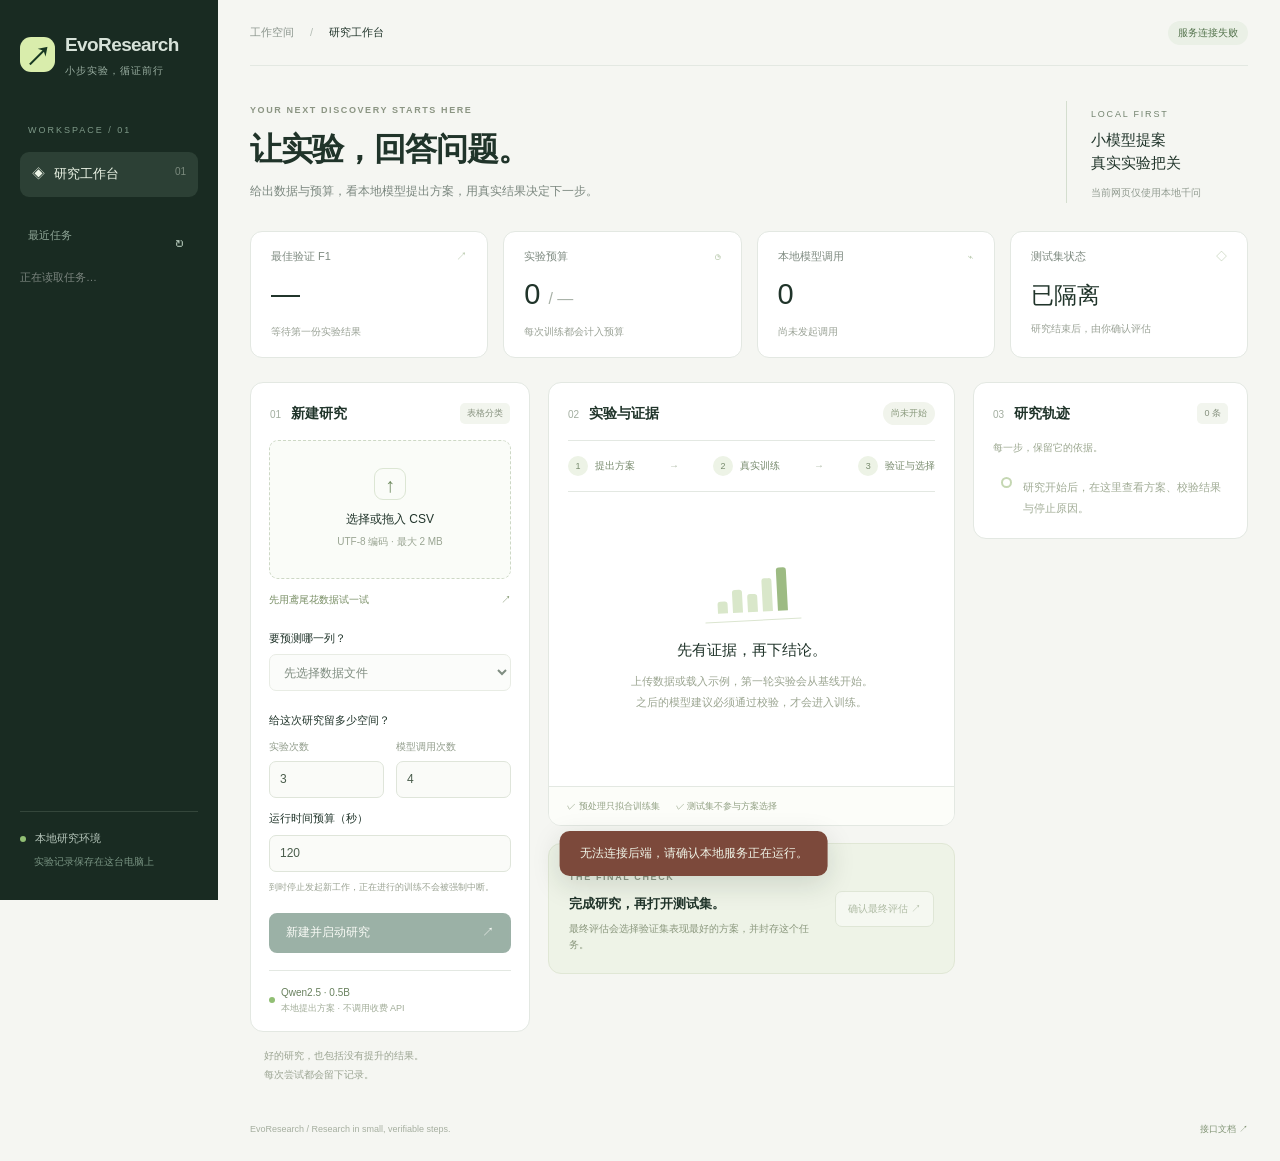
==== static/index.html @ 09fca99d "Initial import: EvoResearch research workbench - executor: CSV classification, fixed stratified 60/2" ====
<!doctype html>
<html lang="zh-CN">
<head><meta charset="utf-8"><meta name="viewport" content="width=device-width,initial-scale=1"><title>EvoResearch · 研究工作台</title><link rel="stylesheet" href="/static/style.css"><script src="/static/app.js" defer></script></head>
<body>
<aside class="sidebar">
  <a class="brand" href="/"><span class="brand-mark">↗</span><span>EvoResearch<small>小步实验，循证前行</small></span></a>
  <div class="workspace-label">WORKSPACE / 01</div>
  <a class="nav active" href="/">◈ <span>研究工作台</span><span class="nav-count">01</span></a>
  <div class="sidebar-heading">最近任务 <button id="refresh-tasks" aria-label="刷新任务">↻</button></div>
  <div id="task-list" class="task-list"><p class="muted">正在读取任务…</p></div>
  <div class="sidebar-footer"><span class="status-dot"></span> 本地研究环境<small>实验记录保存在这台电脑上</small></div>
</aside>
<main>
  <header class="topbar"><div><span class="breadcrumb">工作空间</span><span class="slash">/</span>研究工作台</div><span id="connection" class="connection">连接中…</span></header>
  <section class="intro"><div><div class="eyebrow">YOUR NEXT DISCOVERY STARTS HERE</div><h1>让实验，回答问题。</h1><p>给出数据与预算，看本地模型提出方案，用真实结果决定下一步。</p></div><div class="intro-note"><span>LOCAL FIRST</span><strong>小模型提案<br>真实实验把关</strong><small>当前网页仅使用本地千问</small></div></section>
  <section class="metrics" aria-label="研究概况">
    <article><span class="metric-label">最佳验证 F1 <span>↗</span></span><strong id="best-score">—</strong><small id="best-model">等待第一份实验结果</small></article>
    <article><span class="metric-label">实验预算 <span>◷</span></span><strong id="experiment-count">0 <em>/ —</em></strong><small>每次训练都会计入预算</small></article>
    <article><span class="metric-label">本地模型调用 <span>⌁</span></span><strong id="model-calls">0</strong><small id="token-count">尚未发起调用</small></article>
    <article class="test-metric"><span class="metric-label">测试集状态 <span>◇</span></span><strong id="test-state">已隔离</strong><small id="test-detail">研究结束后，由你确认评估</small></article>
  </section>
  <section class="work-grid">
    <div class="input-column"><section class="card setup"><div class="card-heading"><h2><span class="step-number">01</span>新建研究</h2><span class="tiny-tag">表格分类</span></div>
      <label id="drop-zone" class="drop-zone" for="csv-file"><span class="upload-icon">↑</span><strong id="file-name">选择或拖入 CSV</strong><small id="file-info">UTF-8 编码 · 最大 2 MB</small><input id="csv-file" type="file" accept=".csv,text/csv"></label>
      <button id="use-demo" class="demo-button" type="button">先用鸢尾花数据试一试 <span>↗</span></button>
      <form id="research-form"><label class="field-label" for="target-column">要预测哪一列？</label><select id="target-column" required disabled><option value="">先选择数据文件</option></select>
      <div class="budget-heading">给这次研究留多少空间？</div>
      <div class="two-fields"><label>实验次数<input id="max-experiments" type="number" value="3" min="1" max="20" required></label><label>模型调用次数<input id="max-calls" type="number" value="4" min="0" max="10" required></label></div>
      <label class="field-label" for="max-seconds">运行时间预算（秒）</label><input id="max-seconds" type="number" min="5" max="600" value="120" required>
      <p class="field-hint">到时停止发起新工作，正在进行的训练不会被强制中断。</p>
      <button id="start-research" class="primary" disabled type="submit">新建并启动研究 <span>↗</span></button></form>
      <div class="local-note"><span class="status-dot"></span><div>Qwen2.5 · 0.5B<small>本地提出方案 · 不调用收费 API</small></div></div>
    </section><div class="quiet-note">好的研究，也包括没有提升的结果。<br>每次尝试都会留下记录。</div></div>
    <div class="results-column"><section class="card results"><div class="card-heading"><h2><span class="step-number">02</span>实验与证据</h2><span id="run-status" class="badge">尚未开始</span></div>
      <div class="research-flow"><span><i>1</i> 提出方案</span><b>→</b><span><i>2</i> 真实训练</span><b>→</b><span><i>3</i> 验证与选择</span></div>
      <section id="risk-panel" class="risk-panel" hidden><h3 id="risk-title">数据风险审核</h3><p id="risk-summary"></p><div id="risk-findings"></div><button id="save-review" class="secondary" type="button">保存明确的处理决定</button></section>
      <div id="existing-task-controls" class="existing-task-controls" hidden><p id="existing-task-hint"></p><button id="start-existing" class="secondary" type="button">启动此任务研究 ↗</button></div>
      <div id="empty-results" class="empty-state"><div class="empty-graphic"><span></span><span></span><span></span><span></span><span></span></div><h3>先有证据，再下结论。</h3><p>上传数据或载入示例，第一轮实验会从基线开始。<br>之后的模型建议必须通过校验，才会进入训练。</p></div>
      <div id="results-content" hidden><p id="task-caption" class="task-caption"></p><div class="table-scroll"><table><thead><tr><th>实验 / 模型</th><th>验证 F1</th><th>耗时</th><th>结果</th></tr></thead><tbody id="experiment-rows"></tbody></table></div><div id="research-outcome" class="outcome"></div></div>
      <div class="evidence-footer"><span>✓ 预处理只拟合训练集</span><span>✓ 测试集不参与方案选择</span></div>
    </section>
    <section class="card final-card"><div><span class="eyebrow">THE FINAL CHECK</span><h2>完成研究，再打开测试集。</h2><p id="final-explanation">最终评估会选择验证集表现最好的方案，并封存这个任务。</p></div><button id="finalize" class="secondary" disabled>确认最终评估 ↗</button></section>
    </div>
    <section class="card timeline-card"><div class="card-heading"><h2><span class="step-number">03</span>研究轨迹</h2><span id="event-count" class="tiny-tag">0 条</span></div><p class="timeline-intro">每一步，保留它的依据。</p><ol id="timeline" class="timeline"><li class="timeline-empty">研究开始后，在这里查看方案、校验结果与停止原因。</li></ol></section>
  </section><footer class="page-footer"><span>EvoResearch / Research in small, verifiable steps.</span><a href="/docs" target="_blank" rel="noopener">接口文档 ↗</a></footer>
</main>
<div id="toast" class="toast" role="status" aria-live="polite" hidden></div>
<dialog id="final-dialog"><div class="dialog-label">最后一次检查</div><h2>准备封存这次研究吗？</h2><p>将评估验证集上最好的方案。完成后，这个任务不能继续实验，也不能重复评估测试集。</p><div class="dialog-actions"><button id="cancel-final" class="secondary">继续研究</button><button id="confirm-final" class="primary">评估并封存</button></div></dialog>
</body></html>
---- static/style.css ----
:root{--ink:#20342a;--muted:#7a847e;--line:#e3e8e2;--paper:#f5f6f2;--green:#24533c;--lime:#d9edac;--white:#fff;--sans:"Segoe UI","Microsoft YaHei",sans-serif}*{box-sizing:border-box}body{margin:0;color:var(--ink);background:var(--paper);font:14px/1.6 var(--sans)}button,input,select{font:inherit}button,a,input,select{outline-offset:4px}button{cursor:pointer}button:disabled{opacity:.45;cursor:not-allowed}a{color:inherit;text-decoration:none}.sidebar{width:218px;position:fixed;inset:0 auto 0 0;background:#192b22;color:#d7e2d9;padding:30px 20px;display:flex;flex-direction:column}.brand{display:flex;gap:10px;align-items:center;font-size:19px;font-weight:650;letter-spacing:-.6px}.brand-mark{display:grid;place-items:center;background:var(--lime);color:#173722;border-radius:11px;width:35px;height:35px;font-size:26px}.brand small{display:block;font-size:10px;letter-spacing:1px;font-weight:400;color:#9aafa2;margin-top:3px}.workspace-label{font-size:9px;letter-spacing:2px;color:#7e9988;margin:44px 8px 14px}.nav{padding:12px;border-radius:9px;display:flex;gap:9px;font-size:13px}.nav.active{background:#2c4035;color:#eef6e8}.nav-count{margin-left:auto;opacity:.4;font-size:10px}.sidebar-heading{margin:30px 8px 12px;display:flex;justify-content:space-between;font-size:11px;color:#8fa697}.sidebar-heading button{background:none;border:0;color:#b4c8ba;font-size:18px}.task-list{overflow:auto;flex:1}.task-item{display:block;width:100%;text-align:left;background:none;border:1px solid transparent;border-radius:8px;color:#b3c5b9;padding:10px 12px;margin-bottom:5px}.task-item.selected{background:#263c2e;border-color:#45634b;color:#e2edda}.task-item strong{font-size:12px;font-weight:500;display:block}.task-item small{font-size:10px;color:#8ca594}.sidebar-footer{font-size:11px;border-top:1px solid #34463b;padding-top:18px;color:#b6c6bb}.sidebar-footer small{display:block;font-size:10px;margin:6px 0 0 14px;color:#789382}.status-dot{display:inline-block;width:6px;height:6px;background:#91bf74;border-radius:50%;margin-right:6px}.muted{color:var(--muted);font-size:11px}main{margin-left:218px;padding:0 32px;max-width:1900px}.topbar{height:66px;display:flex;align-items:center;justify-content:space-between;border-bottom:1px solid var(--line);font-size:11px}.breadcrumb{color:#8b958d}.slash{margin:0 16px;color:#b4bdb5}.connection{background:#eaf0e6;color:#55744e;padding:4px 10px;border-radius:20px;font-size:10px}.intro{display:flex;justify-content:space-between;align-items:center;padding:35px 0 28px}.eyebrow{font-size:9px;letter-spacing:1.6px;color:#8b9583;font-weight:600}h1{font-size:32px;letter-spacing:-1px;font-weight:600;margin:7px 0 6px}p{margin:0}.intro p{color:#7b877f;font-size:12px}.intro-note{border-left:1px solid #d4decf;padding-left:24px;min-width:182px}.intro-note>span{font-size:9px;letter-spacing:1.8px;color:#73836f}.intro-note strong{display:block;font-size:15px;font-weight:500;line-height:1.5;margin:6px 0}.intro-note small{font-size:10px;color:#919b90}.metrics{display:grid;grid-template-columns:repeat(4,1fr);gap:15px;margin-bottom:24px}.metrics article{background:white;border:1px solid var(--line);border-radius:12px;padding:16px 20px}.metric-label{font-size:11px;color:#7e8a80;display:flex;justify-content:space-between}.metric-label>span{color:#b3c5a6}.metrics strong{display:block;font-size:29px;font-weight:500;line-height:1.4;margin:9px 0 4px;font-variant-numeric:tabular-nums}.metrics em{font-size:16px;color:#a8b1a7;font-style:normal;font-weight:400}.metrics small{font-size:10px;color:#9aa296}.test-metric strong{font-size:23px;margin-top:14px}.work-grid{display:grid;grid-template-columns:280px minmax(340px,1fr) 275px;gap:18px;align-items:start}.card{border:1px solid var(--line);border-radius:13px;background:white;overflow:hidden}.card-heading{display:flex;justify-content:space-between;align-items:center;gap:8px;padding:19px 19px 15px}h2{font-size:14px;font-weight:600;margin:0}.step-number{font-size:10px;color:#a3aea0;margin-right:10px;font-weight:400}.tiny-tag{background:#f2f5ee;color:#86917e;padding:3px 7px;border-radius:5px;font-size:9px;white-space:nowrap}.setup{padding-bottom:16px}.drop-zone{margin:0 18px;min-height:139px;border:1px dashed #cdd8c5;border-radius:9px;background:#fafcf8;display:flex;align-items:center;justify-content:center;flex-direction:column;cursor:pointer;padding:15px;text-align:center}.drop-zone.dragging{background:#eaf4dd;border-color:#527e42}.upload-icon{width:32px;height:32px;border:1px solid #dce6d4;color:#6e8a5e;font-size:20px;display:grid;place-items:center;border-radius:9px;margin-bottom:10px}.drop-zone strong{font-size:12px;font-weight:500;word-break:break-all}.drop-zone small{font-size:10px;color:#9aa593;margin-top:5px}.drop-zone input{position:absolute;width:1px;height:1px;opacity:0}.drop-zone:focus-within{outline:2px solid #517c42}.demo-button{display:flex;justify-content:space-between;border:0;background:none;color:#778d63;font-size:10px;width:calc(100% - 36px);margin:9px 18px 18px;padding:4px 0}form{padding:0 18px}.field-label{display:block;font-size:11px;font-weight:500;margin:12px 0 7px}select,input[type=number]{background:#fafbf8;border:1px solid #dfe5da;border-radius:7px;height:37px;width:100%;color:#4a5d4c;padding:0 10px;font-size:12px}.budget-heading{font-size:11px;font-weight:500;margin:21px 0 9px}.two-fields{display:grid;grid-template-columns:1fr 1fr;gap:12px}.two-fields label{font-size:10px;color:#929d8c}.two-fields input{margin-top:6px}.field-hint{color:#9ba393;font-size:9px;line-height:1.7;margin:8px 0 18px}.primary{display:flex;align-items:center;justify-content:center;gap:18px;border:0;border-radius:8px;background:var(--green);color:#f4f9ee;min-height:40px;padding:10px 17px;font-size:12px}form .primary{width:100%;justify-content:space-between}.primary:hover:not(:disabled){background:#183f2c}.local-note{margin:17px 18px 0;padding-top:14px;border-top:1px solid var(--line);font-size:10px;display:flex;align-items:center;color:#69815e}.local-note small{display:block;font-size:9px;color:#a2ad99}.quiet-note{color:#9ba492;font-size:10px;line-height:1.9;padding:14px 14px}.badge{padding:4px 8px;border-radius:20px;background:#f1f4ec;color:#87977a;font-size:9px}.badge.running{background:#e7f1d9;color:#58773c}.badge.warning{background:#fff3d8;color:#98713c}.research-flow{margin:0 19px;display:flex;align-items:center;justify-content:space-between;padding:15px 0;border-top:1px solid var(--line);border-bottom:1px solid var(--line);font-size:10px;color:#788b6e}.research-flow i{display:inline-grid;place-items:center;width:20px;height:20px;background:#edf3e6;border-radius:50%;font-size:9px;font-style:normal;margin-right:4px}.research-flow b{font-weight:400;color:#b2beaa}.empty-state{min-height:294px;display:flex;align-items:center;justify-content:center;flex-direction:column;text-align:center;padding:28px 20px}.empty-state h3{font-size:15px;font-weight:500;margin:17px 0 9px}.empty-state p{font-size:11px;line-height:1.9;color:#9ba591}.empty-graphic{display:flex;gap:5px;height:56px;align-items:end;padding:8px 0;border-bottom:1px solid #dbe5d0;width:96px;justify-content:center;transform:rotate(-3deg)}.empty-graphic span{display:block;width:10px;background:#d9e7ca;border-radius:3px 3px 0 0}.empty-graphic span:nth-child(1){height:12px}.empty-graphic span:nth-child(2){height:23px}.empty-graphic span:nth-child(3){height:18px}.empty-graphic span:nth-child(4){height:33px}.empty-graphic span:nth-child(5){height:43px;background:#9dbb83}.evidence-footer{display:flex;gap:16px;padding:12px 18px;border-top:1px solid var(--line);color:#91a083;font-size:9px;background:#fcfdf9}.task-caption{font-size:10px;color:#97a18d;margin:17px 19px}.table-scroll{overflow:auto;padding:0 18px}table{width:100%;border-collapse:collapse;white-space:nowrap;text-align:left}th{font-size:9px;color:#99a48f;font-weight:400;padding:9px 5px;border-bottom:1px solid var(--line)}td{font-size:11px;padding:15px 5px;border-bottom:1px solid #edf0e8}td strong{display:block;font-size:11px;font-weight:500}td small{font-size:9px;color:#98a38f}td.score{font-size:17px;font-variant-numeric:tabular-nums}.row-best{color:#608149;background:#f4f8ec;font-size:9px;border-radius:4px;padding:3px 5px}.row-status{font-size:9px;color:#8d9d80}.outcome{padding:18px;color:#6d7e61;font-size:11px;min-height:72px;line-height:1.8}.final-card{margin-top:17px;padding:20px;display:flex;align-items:center;gap:18px;justify-content:space-between;background:#eef3e7;border-color:#e0e7d5}.final-card h2{font-size:13px;margin:7px 0}.final-card p{font-size:10px;color:#8b987e;max-width:310px}.secondary{border:1px solid #cdd7c2;background:#fff;color:#657b55;border-radius:7px;padding:9px 12px;font-size:10px;white-space:nowrap}.timeline-intro{font-size:10px;color:#9aa68e;padding:0 19px 16px}.timeline{list-style:none;padding:0 18px 15px 30px;margin:0;max-height:560px;overflow:auto}.timeline li{border-left:1px solid #e1e9d9;padding:0 0 23px 18px;position:relative;line-height:1.7}.timeline li:before{content:"";position:absolute;left:-4px;top:5px;width:7px;height:7px;border:2px solid #c5d7b3;border-radius:50%;background:#fff}.timeline li:last-child{border-color:transparent;padding-bottom:4px}.timeline strong{font-size:11px;font-weight:500;display:block}.timeline small{font-size:9px;color:#8fa17f}.timeline p{font-size:10px;color:#91a083;margin-top:5px;overflow-wrap:anywhere}.timeline .timeline-empty{font-size:11px;color:#a1ac96;line-height:1.9;padding-top:5px}.page-footer{display:flex;justify-content:space-between;padding:24px 0;font-size:9px;color:#a6afa0}.page-footer a{color:#819475}.toast{position:fixed;bottom:24px;left:50%;transform:translateX(-30%);background:#243c2d;color:#f1f6e9;box-shadow:0 8px 28px #16281c26;padding:13px 20px;border-radius:10px;max-width:520px;font-size:12px;z-index:10}.toast.error{background:#7c493b}dialog{border:1px solid var(--line);border-radius:16px;padding:28px;width:min(440px,90vw);color:var(--ink);box-shadow:0 24px 100px #18281f30}dialog::backdrop{background:#14251b55}dialog h2{font-size:20px;margin:10px 0}dialog p{font-size:12px;color:#849078;line-height:1.9}.dialog-label{font-size:10px;color:#8aa076;letter-spacing:2px}.dialog-actions{display:flex;justify-content:flex-end;gap:10px;margin-top:24px}.dialog-actions .primary{font-size:11px;min-height:36px}@media(min-width:1550px){.work-grid{grid-template-columns:300px minmax(450px,1fr) 300px}main{padding:0 42px}.intro{padding-top:40px}}@media(max-width:1220px){.sidebar{width:185px;padding-left:14px;padding-right:14px}.brand{font-size:16px}main{margin-left:185px;padding:0 22px}.work-grid{grid-template-columns:260px minmax(330px,1fr)}.timeline-card{grid-column:2}.timeline{max-height:280px}.intro-note{display:none}.metrics{gap:10px}.metrics article{padding:14px}.evidence-footer{gap:10px}}@media(max-width:850px){.sidebar{position:static;width:100%;height:auto;flex-direction:row;align-items:center;justify-content:space-between;padding:16px 20px}.sidebar .workspace-label,.sidebar .nav,.sidebar-heading,.task-list,.sidebar-footer{display:none}main{margin:0;padding:0 18px}.topbar{height:50px}.intro{padding:25px 0}h1{font-size:27px}.metrics{grid-template-columns:repeat(2,1fr)}.work-grid{grid-template-columns:1fr}.input-column,.results-column,.timeline-card{grid-column:1}.quiet-note{display:none}.setup{padding-bottom:18px}.drop-zone{min-height:110px}.timeline{max-height:350px}.final-card{gap:12px}.page-footer{gap:14px}.empty-state{min-height:220px}}[hidden]{display:none!important}

.risk-panel{margin:18px;padding:16px;border:1px solid #ead6ad;background:#fffbef;border-radius:9px}.risk-panel h3{font-size:13px;margin:0 0 7px;color:#87602e}.risk-panel>p{font-size:11px;color:#9a764a;line-height:1.8}.risk-finding{border-top:1px solid #eee1c8;padding-top:10px;margin-top:12px}.risk-finding strong{font-size:12px}.risk-finding small{display:block;font-size:10px;color:#987a57;margin:4px 0 8px;overflow-wrap:anywhere}.risk-finding input{width:100%;height:35px;border:1px solid #ddcfb2;border-radius:6px;padding:7px;font-size:11px;margin:7px 0;background:white}.risk-panel .secondary{margin-top:10px}.existing-task-controls{margin:16px 19px;display:flex;align-items:center;justify-content:space-between;gap:12px}.existing-task-controls p{font-size:10px;color:#8d987e;line-height:1.8}
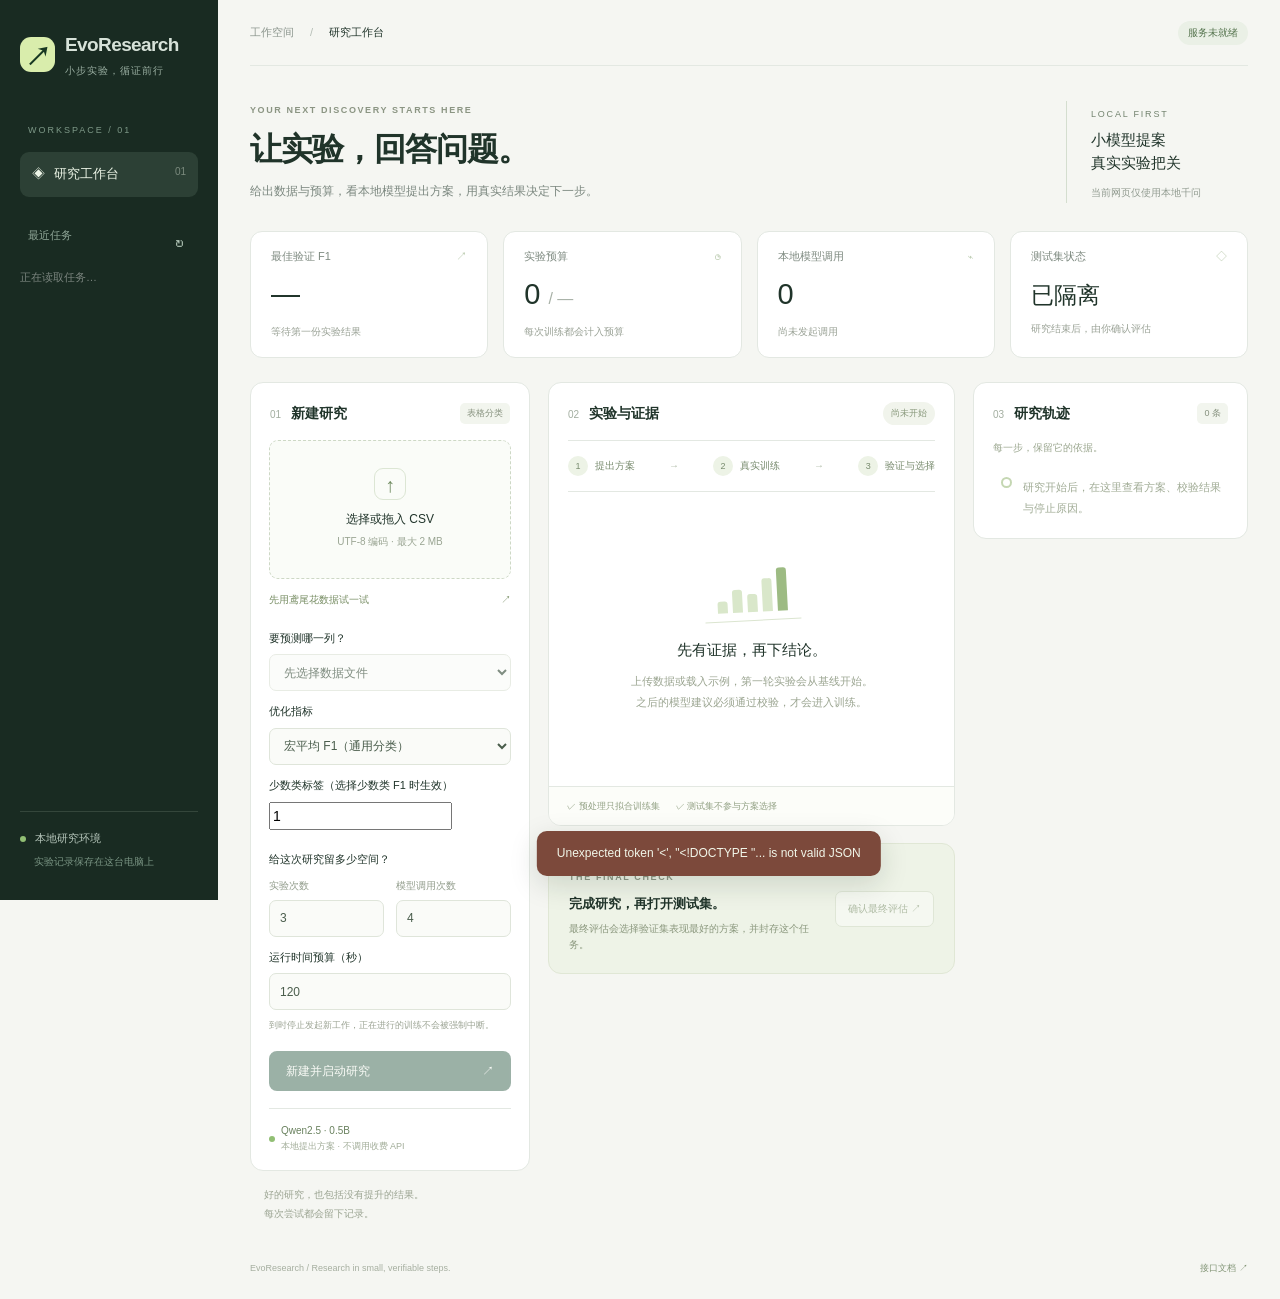
==== commit 854ec8e0: "Align research selection and final evaluation with task metric" ====
--- a/static/index.html
+++ b/static/index.html
@@ -24,6 +24,7 @@
       <label id="drop-zone" class="drop-zone" for="csv-file"><span class="upload-icon">↑</span><strong id="file-name">选择或拖入 CSV</strong><small id="file-info">UTF-8 编码 · 最大 2 MB</small><input id="csv-file" type="file" accept=".csv,text/csv"></label>
       <button id="use-demo" class="demo-button" type="button">先用鸢尾花数据试一试 <span>↗</span></button>
       <form id="research-form"><label class="field-label" for="target-column">要预测哪一列？</label><select id="target-column" required disabled><option value="">先选择数据文件</option></select>
+      <label class="field-label" for="selection-metric">优化指标</label><select id="selection-metric"><option value="f1_macro">宏平均 F1（通用分类）</option><option value="f1_minority">少数类 F1（二分类）</option></select><label class="field-label" for="positive-label">少数类标签（选择少数类 F1 时生效）</label><input id="positive-label" value="1" maxlength="200">
       <div class="budget-heading">给这次研究留多少空间？</div>
       <div class="two-fields"><label>实验次数<input id="max-experiments" type="number" value="3" min="1" max="20" required></label><label>模型调用次数<input id="max-calls" type="number" value="4" min="0" max="10" required></label></div>
       <label class="field-label" for="max-seconds">运行时间预算（秒）</label><input id="max-seconds" type="number" min="5" max="600" value="120" required>
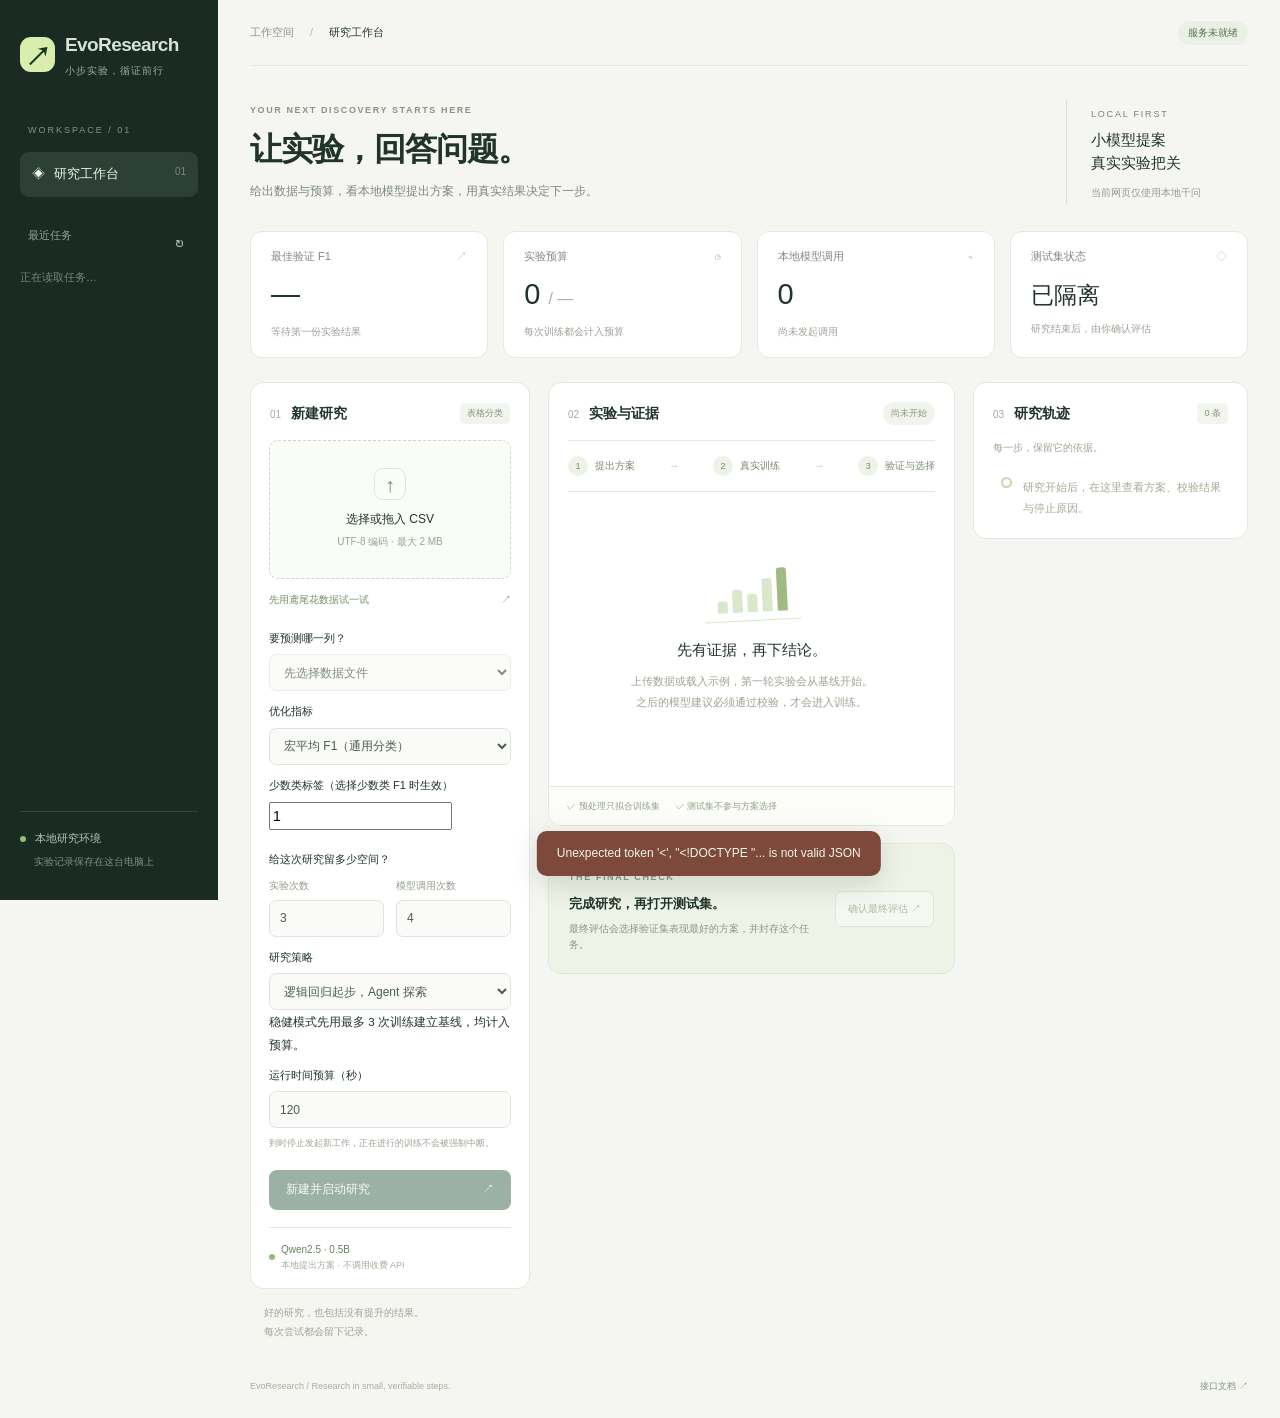
==== commit d897f052: "Record frozen transfer results and add opt-in baseline-first policy" ====
--- a/static/index.html
+++ b/static/index.html
@@ -27,6 +27,7 @@
       <label class="field-label" for="selection-metric">优化指标</label><select id="selection-metric"><option value="f1_macro">宏平均 F1（通用分类）</option><option value="f1_minority">少数类 F1（二分类）</option></select><label class="field-label" for="positive-label">少数类标签（选择少数类 F1 时生效）</label><input id="positive-label" value="1" maxlength="200">
       <div class="budget-heading">给这次研究留多少空间？</div>
       <div class="two-fields"><label>实验次数<input id="max-experiments" type="number" value="3" min="1" max="20" required></label><label>模型调用次数<input id="max-calls" type="number" value="4" min="0" max="10" required></label></div>
+      <label class="field-label" for="baseline-policy">研究策略</label><select id="baseline-policy"><option value="logreg">逻辑回归起步，Agent 探索</option><option value="fixed_search">稳健基线优先，剩余额度 Agent 探索</option></select><small>稳健模式先用最多 3 次训练建立基线，均计入预算。</small>
       <label class="field-label" for="max-seconds">运行时间预算（秒）</label><input id="max-seconds" type="number" min="5" max="600" value="120" required>
       <p class="field-hint">到时停止发起新工作，正在进行的训练不会被强制中断。</p>
       <button id="start-research" class="primary" disabled type="submit">新建并启动研究 <span>↗</span></button></form>
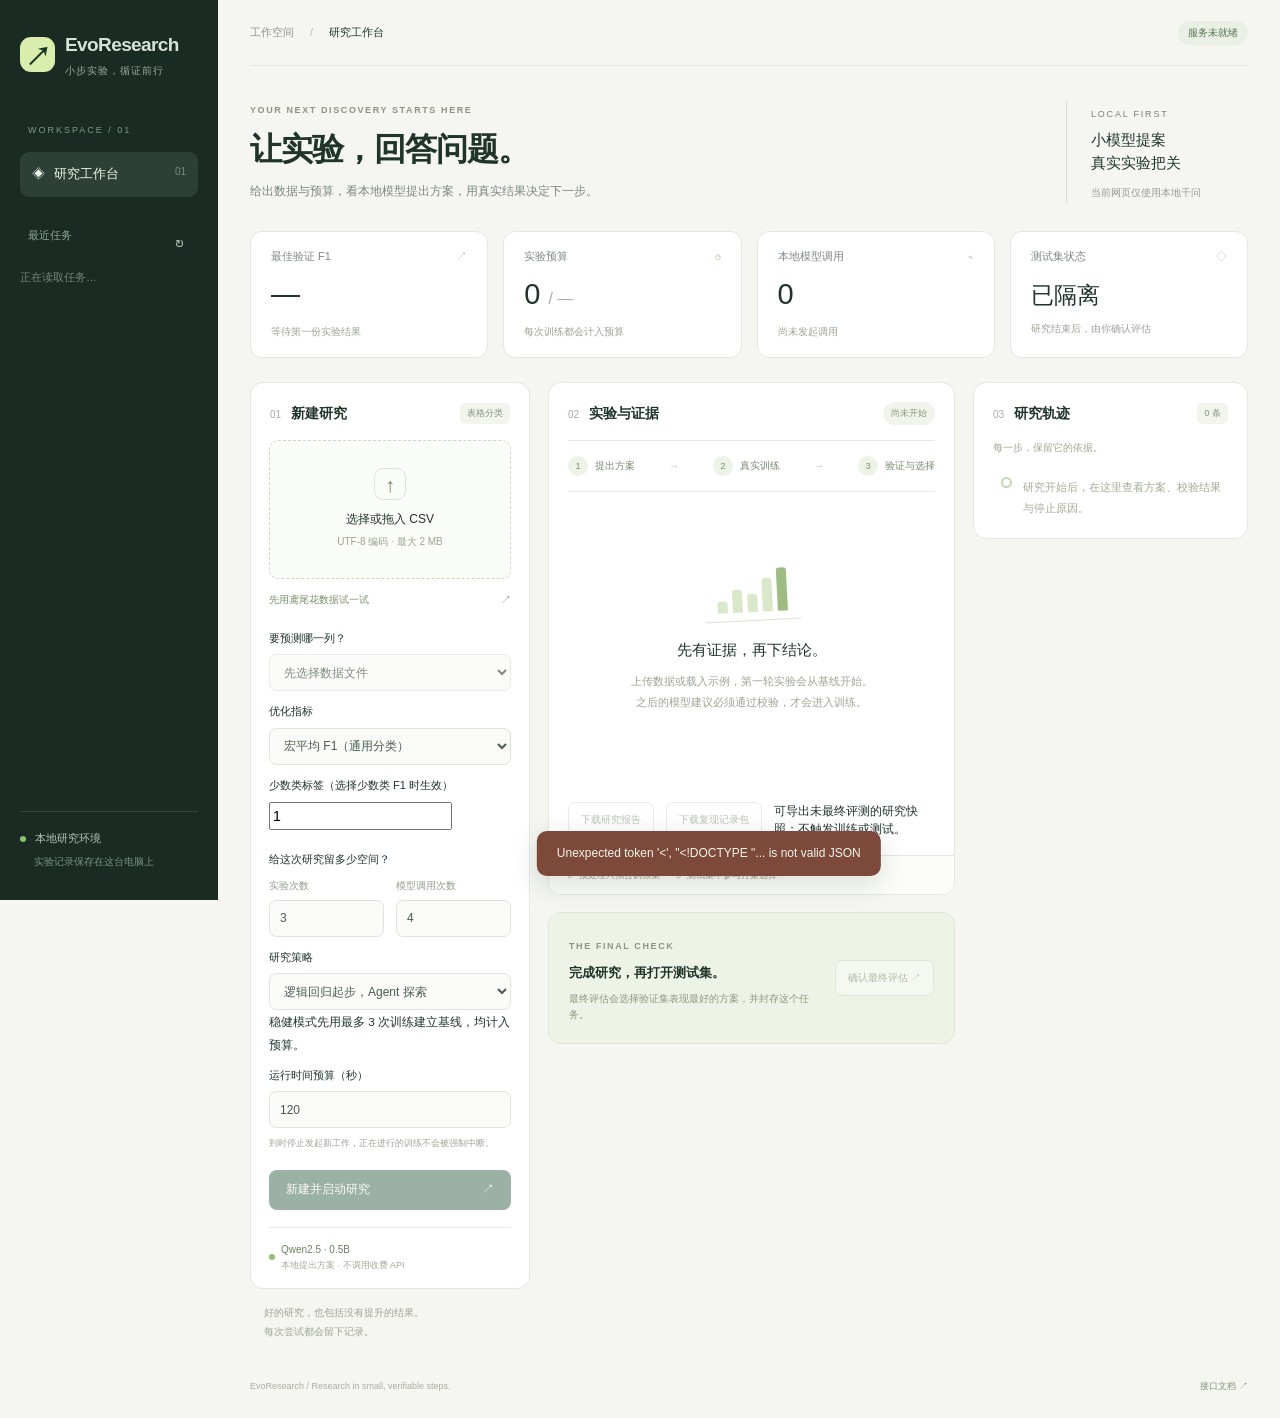
==== commit 4f37805d: "Add read-only research report and validation replay exports" ====
--- a/static/index.html
+++ b/static/index.html
@@ -38,7 +38,7 @@
       <section id="risk-panel" class="risk-panel" hidden><h3 id="risk-title">数据风险审核</h3><p id="risk-summary"></p><div id="risk-findings"></div><button id="save-review" class="secondary" type="button">保存明确的处理决定</button></section>
       <div id="existing-task-controls" class="existing-task-controls" hidden><p id="existing-task-hint"></p><button id="start-existing" class="secondary" type="button">启动此任务研究 ↗</button></div>
       <div id="empty-results" class="empty-state"><div class="empty-graphic"><span></span><span></span><span></span><span></span><span></span></div><h3>先有证据，再下结论。</h3><p>上传数据或载入示例，第一轮实验会从基线开始。<br>之后的模型建议必须通过校验，才会进入训练。</p></div>
-      <div id="results-content" hidden><p id="task-caption" class="task-caption"></p><div class="table-scroll"><table><thead><tr><th>实验 / 模型</th><th>验证 F1</th><th>耗时</th><th>结果</th></tr></thead><tbody id="experiment-rows"></tbody></table></div><div id="research-outcome" class="outcome"></div></div>
+      <div class="existing-task-controls"><button id="download-report" class="secondary" disabled type="button">下载研究报告</button> <button id="download-bundle" class="secondary" disabled type="button">下载复现记录包</button><small>可导出未最终评测的研究快照；不触发训练或测试。</small></div><div id="results-content" hidden><p id="task-caption" class="task-caption"></p><div class="table-scroll"><table><thead><tr><th>实验 / 模型</th><th>验证 F1</th><th>耗时</th><th>结果</th></tr></thead><tbody id="experiment-rows"></tbody></table></div><div id="research-outcome" class="outcome"></div></div>
       <div class="evidence-footer"><span>✓ 预处理只拟合训练集</span><span>✓ 测试集不参与方案选择</span></div>
     </section>
     <section class="card final-card"><div><span class="eyebrow">THE FINAL CHECK</span><h2>完成研究，再打开测试集。</h2><p id="final-explanation">最终评估会选择验证集表现最好的方案，并封存这个任务。</p></div><button id="finalize" class="secondary" disabled>确认最终评估 ↗</button></section>
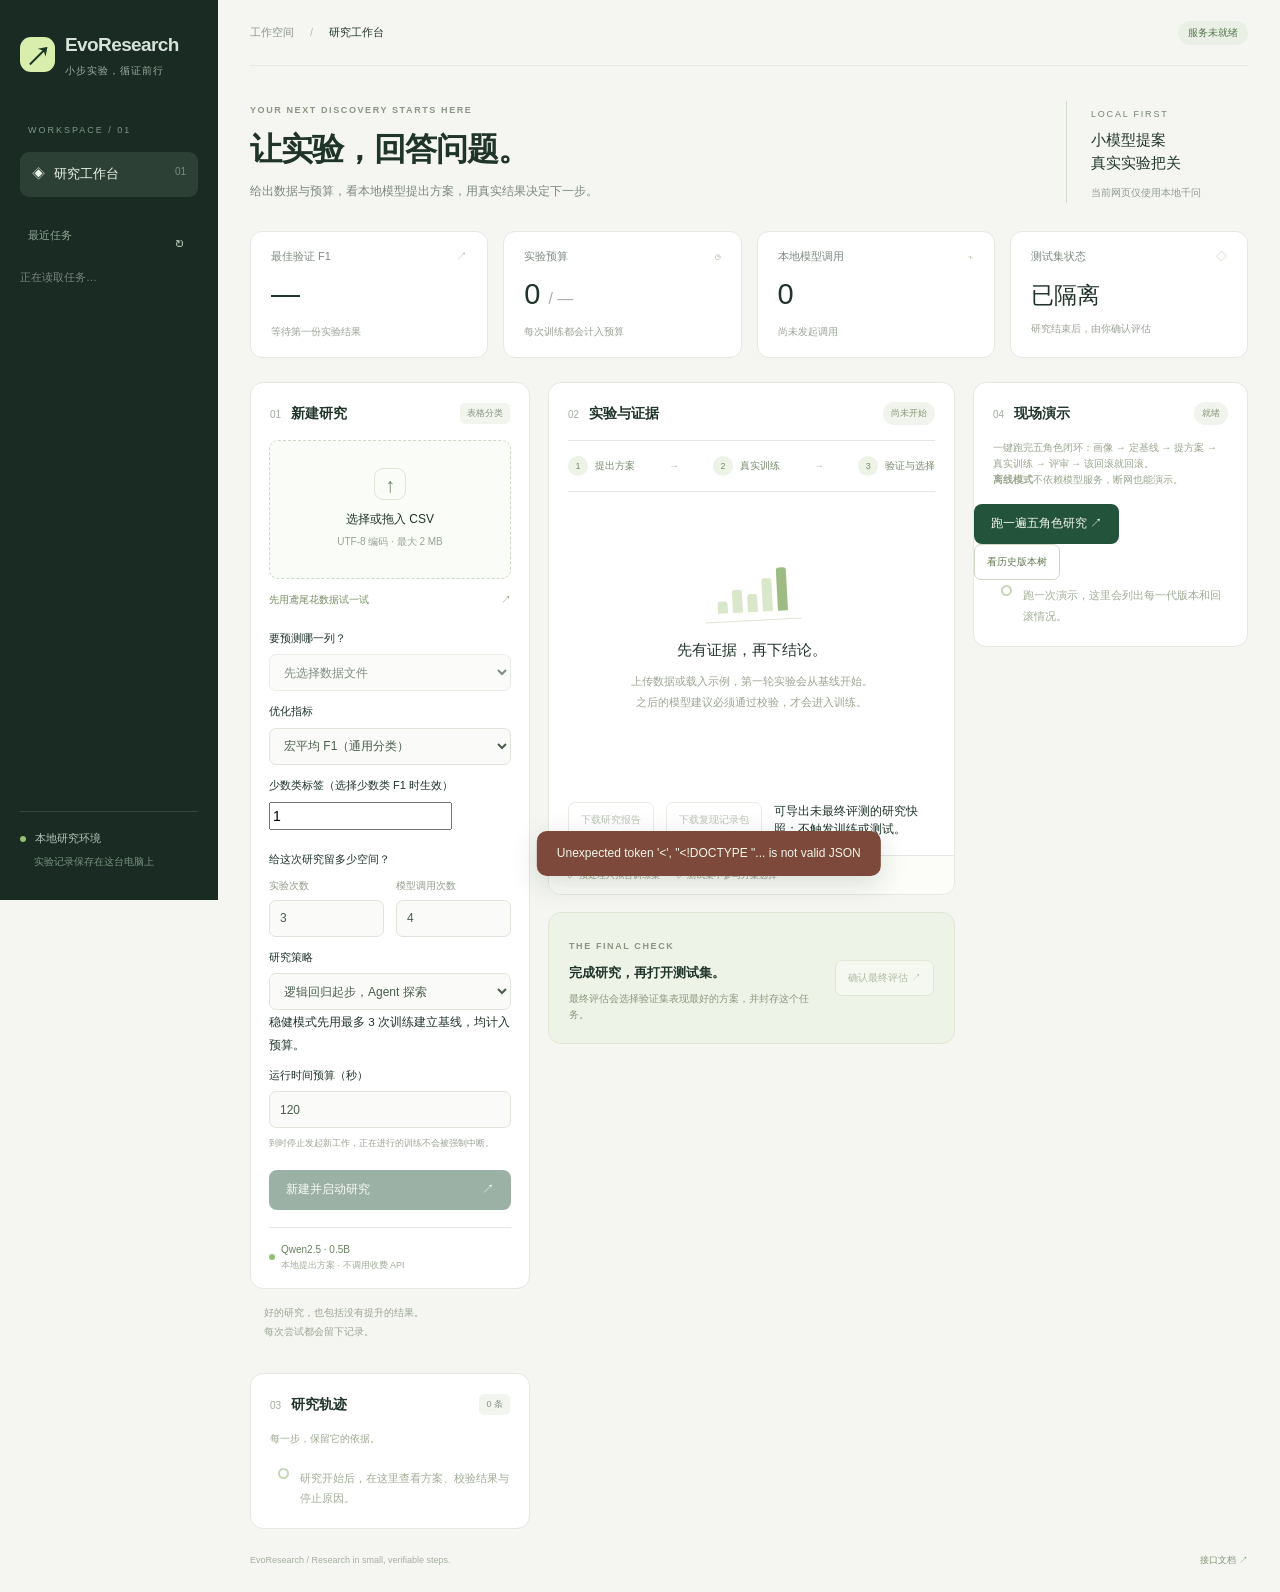
==== commit a5cb926b: "feat: on-stage demo panel - one click runs the five-role loop in the browser Adds a 现场演示 card: a but" ====
--- a/static/index.html
+++ b/static/index.html
@@ -43,6 +43,11 @@
     </section>
     <section class="card final-card"><div><span class="eyebrow">THE FINAL CHECK</span><h2>完成研究，再打开测试集。</h2><p id="final-explanation">最终评估会选择验证集表现最好的方案，并封存这个任务。</p></div><button id="finalize" class="secondary" disabled>确认最终评估 ↗</button></section>
     </div>
+    <section class="card demo-card"><div class="card-heading"><h2><span class="step-number">04</span>现场演示</h2><span id="demo-status" class="badge">就绪</span></div>
+      <p class="timeline-intro">一键跑完五角色闭环：画像 → 定基线 → 提方案 → 真实训练 → 评审 → 该回滚就回滚。<br><strong>离线模式</strong>不依赖模型服务，断网也能演示。</p>
+      <div class="demo-actions"><button id="run-demo" class="primary" type="button">跑一遍五角色研究 ↗</button><button id="load-versions" class="secondary" type="button">看历史版本树</button></div>
+      <div id="demo-output" class="demo-output" hidden></div>
+      <ol id="version-list" class="timeline"><li class="timeline-empty">跑一次演示，这里会列出每一代版本和回滚情况。</li></ol></section>
     <section class="card timeline-card"><div class="card-heading"><h2><span class="step-number">03</span>研究轨迹</h2><span id="event-count" class="tiny-tag">0 条</span></div><p class="timeline-intro">每一步，保留它的依据。</p><ol id="timeline" class="timeline"><li class="timeline-empty">研究开始后，在这里查看方案、校验结果与停止原因。</li></ol></section>
   </section><footer class="page-footer"><span>EvoResearch / Research in small, verifiable steps.</span><a href="/docs" target="_blank" rel="noopener">接口文档 ↗</a></footer>
 </main>
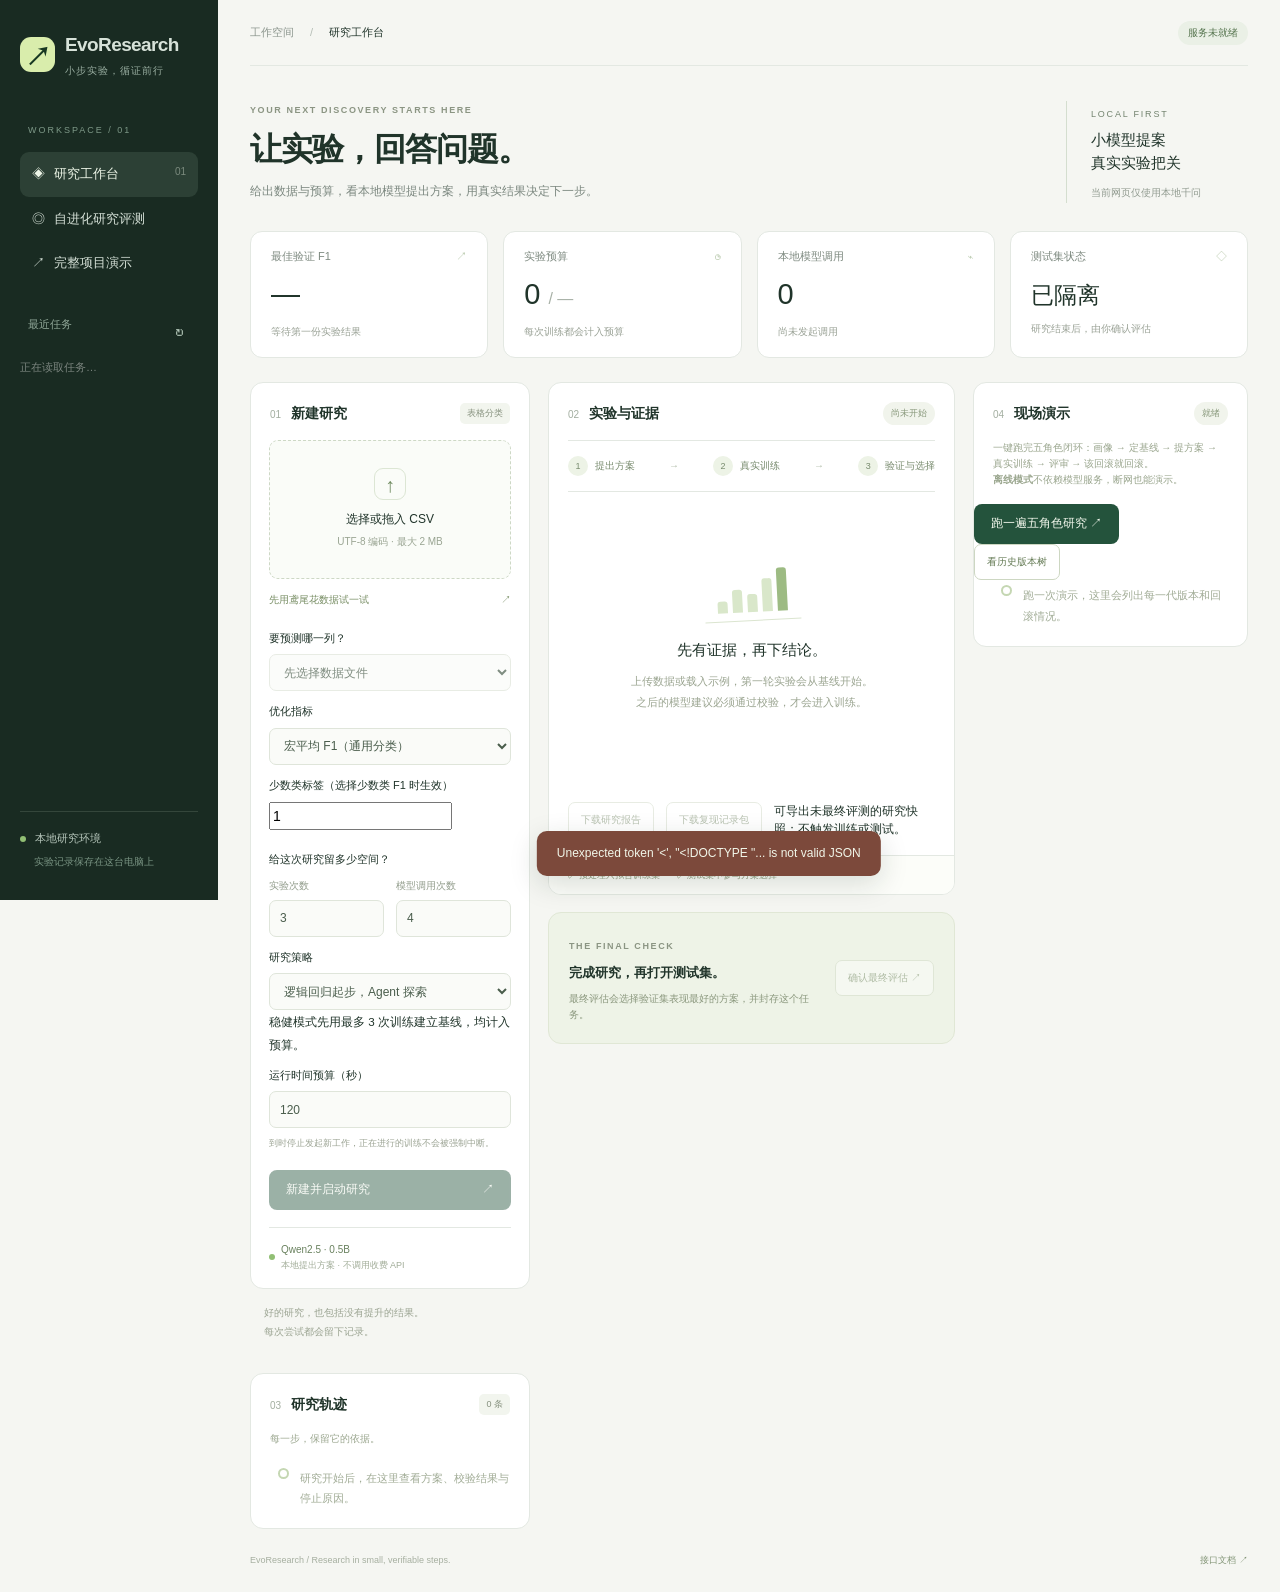
==== commit 9d10d05c: "V22: 像素工作台 + 账户余额观测（含 V21 回答安全、V20 单模型/重试） - ml-chain-22: 黑绿像素 UI，研究问题→产物→过程 - 接 DeepSeek 余额接口，研究前后采" ====
--- a/static/index.html
+++ b/static/index.html
@@ -6,6 +6,8 @@
   <a class="brand" href="/"><span class="brand-mark">↗</span><span>EvoResearch<small>小步实验，循证前行</small></span></a>
   <div class="workspace-label">WORKSPACE / 01</div>
   <a class="nav active" href="/">◈ <span>研究工作台</span><span class="nav-count">01</span></a>
+  <a class="nav" href="/research-agent">◎ <span>自进化研究评测</span></a>
+  <a class="nav" href="/showcase">↗ <span>完整项目演示</span></a>
   <div class="sidebar-heading">最近任务 <button id="refresh-tasks" aria-label="刷新任务">↻</button></div>
   <div id="task-list" class="task-list"><p class="muted">正在读取任务…</p></div>
   <div class="sidebar-footer"><span class="status-dot"></span> 本地研究环境<small>实验记录保存在这台电脑上</small></div>
